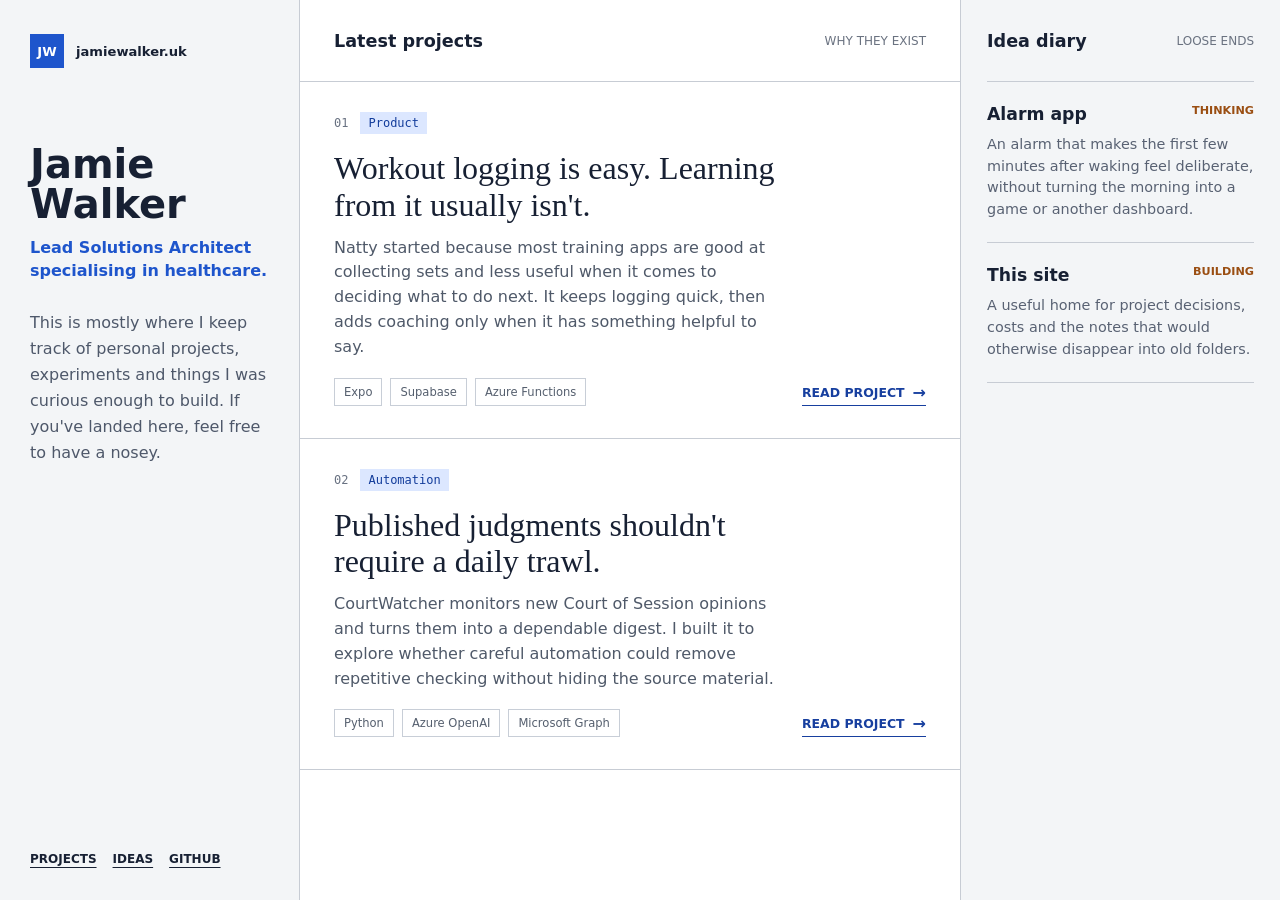
==== index.html @ 2925e0ae "Initial jamiewalker.uk site" ====
<!doctype html>
<html lang="en">
<head>
  <meta charset="utf-8">
  <meta name="viewport" content="width=device-width, initial-scale=1">
  <meta name="description" content="Jamie Walker, Lead Solutions Architect specialising in healthcare. Personal software projects, experiments and notes.">
  <meta property="og:title" content="Jamie Walker / Project log">
  <meta property="og:description" content="Personal software projects, experiments and the decisions behind them.">
  <meta property="og:type" content="website">
  <meta property="og:url" content="https://jamiewalker.uk">
  <title>Jamie Walker / Project log</title>
  <style>
    :root { color-scheme: light; font-family: Inter, ui-sans-serif, system-ui, -apple-system, BlinkMacSystemFont, "Segoe UI", sans-serif; color: #172033; background: #f3f5f7; }
    * { box-sizing: border-box; }
    html { scroll-behavior: smooth; }
    body { margin: 0; min-width: 320px; }
    a { color: inherit; }
    .logbook { min-height: 100svh; }
    .logbook__shell { min-height: 100svh; max-width: 1580px; margin: 0 auto; display: grid; grid-template-columns: 300px minmax(460px, 1fr) 320px; }
    .logbook__intro { padding: 34px 30px; border-right: 1px solid #c7ccd4; display: flex; flex-direction: column; }
    .logbook__brand { display: flex; align-items: center; gap: 12px; margin-bottom: 76px; font-size: .82rem; font-weight: 800; }
    .logbook__monogram { width: 34px; height: 34px; display: grid; place-items: center; color: #fff; background: #1e55cc; }
    .logbook__intro h1 { margin: 0 0 12px; font-size: 2.5rem; line-height: 1; }
    .logbook__role { margin: 0 0 28px; color: #1e55cc; font-size: 1rem; font-weight: 720; line-height: 1.45; }
    .logbook__hello { margin: 0; color: #4e586a; font-size: 1rem; line-height: 1.62; }
    .logbook__intro nav { display: flex; flex-wrap: wrap; gap: 16px; margin-top: auto; padding-top: 44px; }
    .logbook__intro nav a { color: inherit; font-size: .75rem; font-weight: 750; text-decoration-thickness: 1px; text-underline-offset: 4px; text-transform: uppercase; }
    .logbook__feed { min-width: 0; background: #fff; }
    .logbook__feedhead { height: 82px; padding: 0 34px; display: flex; align-items: center; justify-content: space-between; border-bottom: 1px solid #c7ccd4; }
    .logbook__feedhead h2, .logbook__sidehead h2 { margin: 0; font-size: 1.1rem; }
    .logbook__feedhead span, .logbook__sidehead span { color: #6a7280; font-size: .75rem; text-transform: uppercase; }
    .project-entry { padding: 30px 34px 32px; display: grid; grid-template-columns: minmax(0, 1fr) auto; gap: 26px; align-items: end; border-bottom: 1px solid #c7ccd4; }
    .project-entry__meta { display: flex; align-items: center; gap: 12px; margin-bottom: 16px; color: #697282; font-family: ui-monospace, SFMono-Regular, Menlo, monospace; font-size: .75rem; }
    .project-entry__kind { padding: 4px 8px; color: #123c9b; background: #dce7ff; }
    .project-entry:nth-of-type(3) .project-entry__kind { color: #8e2f22; background: #ffe0d9; }
    .project-entry h3 { max-width: 760px; margin: 0 0 12px; font-family: Georgia, "Times New Roman", serif; font-size: 2rem; line-height: 1.15; font-weight: 400; }
    .project-entry p { max-width: 760px; margin: 0 0 18px; color: #4f5969; font-size: 1rem; line-height: 1.55; }
    .project-entry__facts { display: flex; flex-wrap: wrap; gap: 8px; }
    .project-entry__facts span { padding: 6px 9px; border: 1px solid #c8ced7; color: #555f6e; font-size: .72rem; }
    .project-entry__link { display: inline-flex; align-items: center; gap: 8px; padding-bottom: 3px; color: #173f9f; border-bottom: 1px solid currentColor; font-size: .78rem; font-weight: 800; text-decoration: none; text-transform: uppercase; white-space: nowrap; }
    .project-entry__link::after { content: "\2192"; font-size: 1rem; }
    .logbook__sidebar { padding: 0 26px 30px; border-left: 1px solid #c7ccd4; }
    .logbook__sidehead { height: 82px; display: flex; align-items: center; justify-content: space-between; border-bottom: 1px solid #c7ccd4; }
    .idea-entry { padding: 22px 0; border-bottom: 1px solid #c7ccd4; }
    .idea-entry__top { display: flex; justify-content: space-between; gap: 16px; margin-bottom: 10px; }
    .idea-entry h3 { margin: 0; font-size: 1.08rem; }
    .idea-entry__status { color: #9a4e12; font-size: .7rem; font-weight: 800; text-transform: uppercase; }
    .idea-entry p { margin: 0; color: #596273; font-size: .9rem; line-height: 1.5; }
    @media (max-width: 900px) {
      .logbook__shell { grid-template-columns: 250px minmax(0, 1fr); }
      .logbook__sidebar { grid-column: 1 / -1; display: grid; grid-template-columns: repeat(2, 1fr); gap: 24px; border-left: 0; border-top: 1px solid #c7ccd4; }
      .logbook__sidehead { grid-column: 1 / -1; }
    }
    @media (max-width: 560px) {
      .logbook__shell { display: block; }
      .logbook__intro { min-height: 520px; padding: 28px 20px; border-right: 0; border-bottom: 1px solid #c7ccd4; }
      .logbook__brand { margin-bottom: 66px; }
      .logbook__intro h1 { font-size: 2.25rem; }
      .logbook__feedhead { padding: 0 20px; }
      .project-entry { display: block; padding: 26px 20px 28px; }
      .project-entry h3 { font-size: 1.75rem; }
      .project-entry__link { margin-top: 10px; }
      .logbook__sidebar { display: block; padding: 0 20px 30px; }
    }
    @media (prefers-reduced-motion: reduce) { html { scroll-behavior: auto; } }
  </style>
</head>
<body>
  <main class="logbook" id="logbook">
    <div class="logbook__shell">
      <aside class="logbook__intro">
        <div class="logbook__brand"><span class="logbook__monogram">JW</span><span>jamiewalker.uk</span></div>
        <h1>Jamie Walker</h1>
        <p class="logbook__role">Lead Solutions Architect specialising in healthcare.</p>
        <p class="logbook__hello">This is mostly where I keep track of personal projects, experiments and things I was curious enough to build. If you've landed here, feel free to have a nosey.</p>
        <nav aria-label="Project log navigation"><a href="#projects">Projects</a><a href="#ideas">Ideas</a><a href="https://github.com/jamiewalker95">GitHub</a></nav>
      </aside>
      <section class="logbook__feed" id="projects" aria-labelledby="projects-heading">
        <header class="logbook__feedhead"><h2 id="projects-heading">Latest projects</h2><span>Why they exist</span></header>
        <article class="project-entry">
          <div><div class="project-entry__meta"><span>01</span><span class="project-entry__kind">Product</span></div><h3>Workout logging is easy. Learning from it usually isn't.</h3><p>Natty started because most training apps are good at collecting sets and less useful when it comes to deciding what to do next. It keeps logging quick, then adds coaching only when it has something helpful to say.</p><div class="project-entry__facts"><span>Expo</span><span>Supabase</span><span>Azure Functions</span></div></div>
          <a class="project-entry__link" href="projects/natty/">Read project</a>
        </article>
        <article class="project-entry">
          <div><div class="project-entry__meta"><span>02</span><span class="project-entry__kind">Automation</span></div><h3>Published judgments shouldn't require a daily trawl.</h3><p>CourtWatcher monitors new Court of Session opinions and turns them into a dependable digest. I built it to explore whether careful automation could remove repetitive checking without hiding the source material.</p><div class="project-entry__facts"><span>Python</span><span>Azure OpenAI</span><span>Microsoft Graph</span></div></div>
          <a class="project-entry__link" href="projects/courtwatcher/">Read project</a>
        </article>
      </section>
      <aside class="logbook__sidebar" id="ideas">
        <header class="logbook__sidehead"><h2>Idea diary</h2><span>Loose ends</span></header>
        <article class="idea-entry"><div class="idea-entry__top"><h3>Alarm app</h3><span class="idea-entry__status">Thinking</span></div><p>An alarm that makes the first few minutes after waking feel deliberate, without turning the morning into a game or another dashboard.</p></article>
        <article class="idea-entry"><div class="idea-entry__top"><h3>This site</h3><span class="idea-entry__status">Building</span></div><p>A useful home for project decisions, costs and the notes that would otherwise disappear into old folders.</p></article>
      </aside>
    </div>
  </main>
</body>
</html>
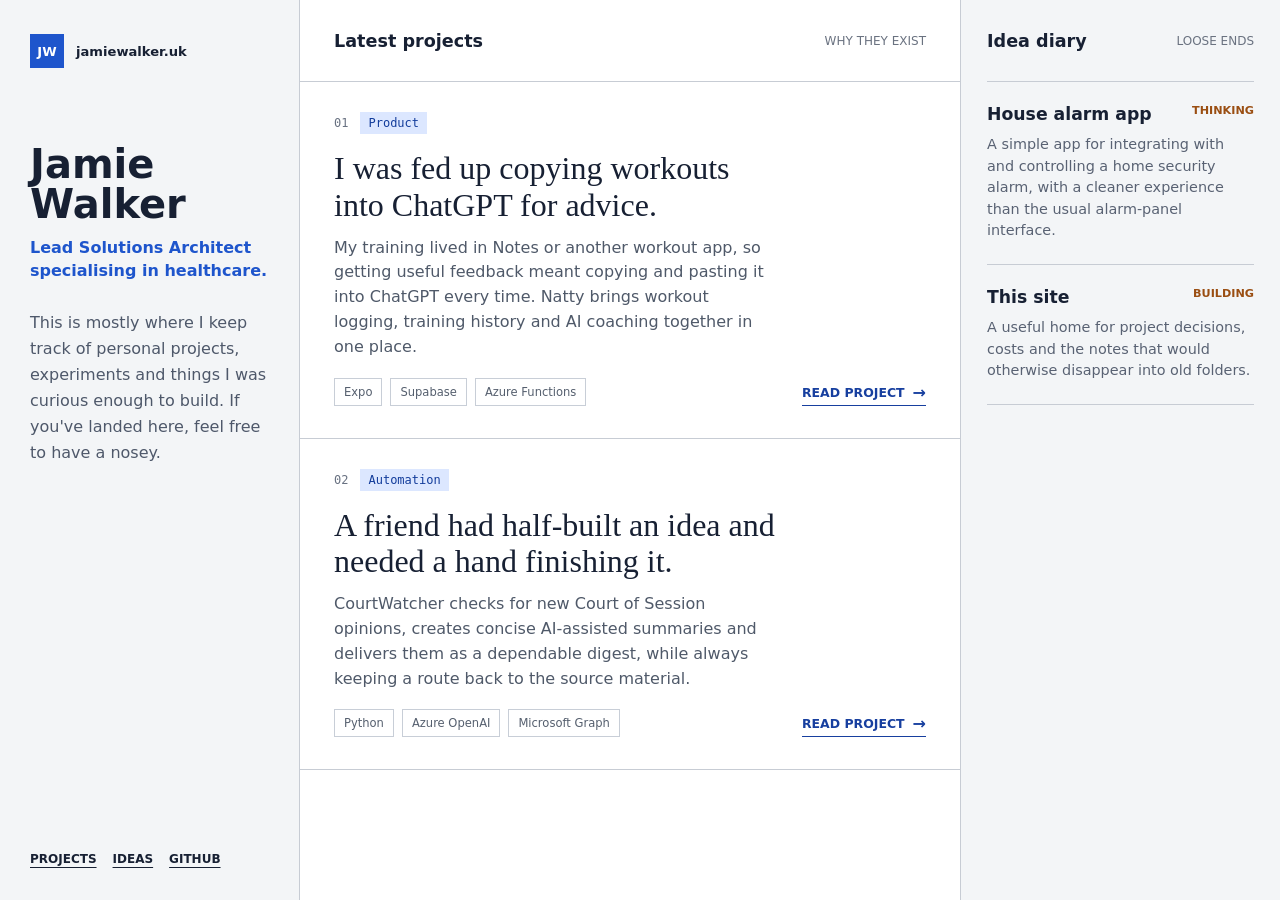
==== commit 734884cc: "Refine project origin stories" ====
--- a/index.html
+++ b/index.html
@@ -78,21 +78,20 @@
       <section class="logbook__feed" id="projects" aria-labelledby="projects-heading">
         <header class="logbook__feedhead"><h2 id="projects-heading">Latest projects</h2><span>Why they exist</span></header>
         <article class="project-entry">
-          <div><div class="project-entry__meta"><span>01</span><span class="project-entry__kind">Product</span></div><h3>Workout logging is easy. Learning from it usually isn't.</h3><p>Natty started because most training apps are good at collecting sets and less useful when it comes to deciding what to do next. It keeps logging quick, then adds coaching only when it has something helpful to say.</p><div class="project-entry__facts"><span>Expo</span><span>Supabase</span><span>Azure Functions</span></div></div>
+          <div><div class="project-entry__meta"><span>01</span><span class="project-entry__kind">Product</span></div><h3>I was fed up copying workouts into ChatGPT for advice.</h3><p>My training lived in Notes or another workout app, so getting useful feedback meant copying and pasting it into ChatGPT every time. Natty brings workout logging, training history and AI coaching together in one place.</p><div class="project-entry__facts"><span>Expo</span><span>Supabase</span><span>Azure Functions</span></div></div>
           <a class="project-entry__link" href="projects/natty/">Read project</a>
         </article>
         <article class="project-entry">
-          <div><div class="project-entry__meta"><span>02</span><span class="project-entry__kind">Automation</span></div><h3>Published judgments shouldn't require a daily trawl.</h3><p>CourtWatcher monitors new Court of Session opinions and turns them into a dependable digest. I built it to explore whether careful automation could remove repetitive checking without hiding the source material.</p><div class="project-entry__facts"><span>Python</span><span>Azure OpenAI</span><span>Microsoft Graph</span></div></div>
+          <div><div class="project-entry__meta"><span>02</span><span class="project-entry__kind">Automation</span></div><h3>A friend had half-built an idea and needed a hand finishing it.</h3><p>CourtWatcher checks for new Court of Session opinions, creates concise AI-assisted summaries and delivers them as a dependable digest, while always keeping a route back to the source material.</p><div class="project-entry__facts"><span>Python</span><span>Azure OpenAI</span><span>Microsoft Graph</span></div></div>
           <a class="project-entry__link" href="projects/courtwatcher/">Read project</a>
         </article>
       </section>
       <aside class="logbook__sidebar" id="ideas">
         <header class="logbook__sidehead"><h2>Idea diary</h2><span>Loose ends</span></header>
-        <article class="idea-entry"><div class="idea-entry__top"><h3>Alarm app</h3><span class="idea-entry__status">Thinking</span></div><p>An alarm that makes the first few minutes after waking feel deliberate, without turning the morning into a game or another dashboard.</p></article>
+        <article class="idea-entry"><div class="idea-entry__top"><h3>House alarm app</h3><span class="idea-entry__status">Thinking</span></div><p>A simple app for integrating with and controlling a home security alarm, with a cleaner experience than the usual alarm-panel interface.</p></article>
         <article class="idea-entry"><div class="idea-entry__top"><h3>This site</h3><span class="idea-entry__status">Building</span></div><p>A useful home for project decisions, costs and the notes that would otherwise disappear into old folders.</p></article>
       </aside>
     </div>
   </main>
 </body>
 </html>
-
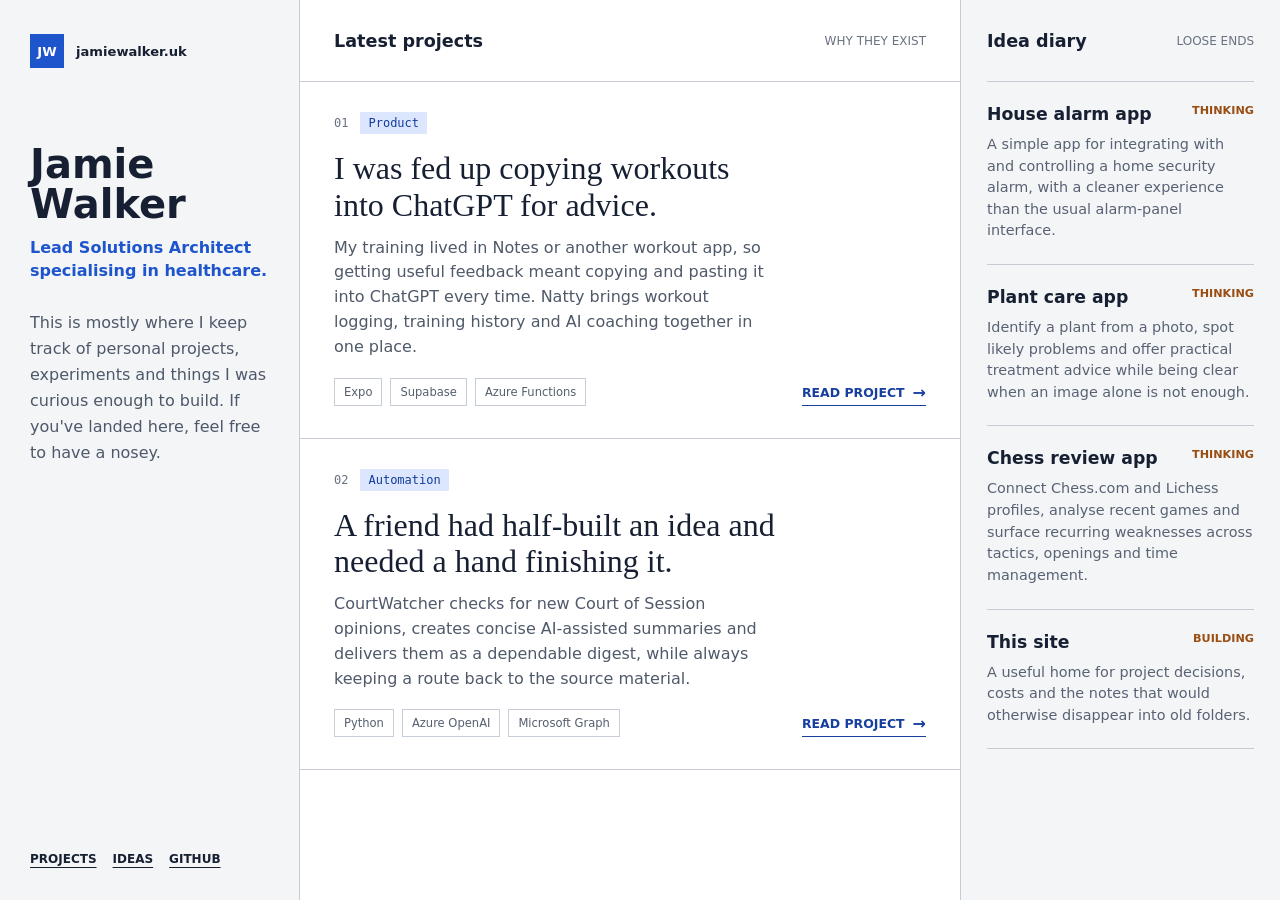
==== commit f3f84de1: "Add plant and chess project ideas" ====
--- a/index.html
+++ b/index.html
@@ -89,6 +89,8 @@
       <aside class="logbook__sidebar" id="ideas">
         <header class="logbook__sidehead"><h2>Idea diary</h2><span>Loose ends</span></header>
         <article class="idea-entry"><div class="idea-entry__top"><h3>House alarm app</h3><span class="idea-entry__status">Thinking</span></div><p>A simple app for integrating with and controlling a home security alarm, with a cleaner experience than the usual alarm-panel interface.</p></article>
+        <article class="idea-entry"><div class="idea-entry__top"><h3>Plant care app</h3><span class="idea-entry__status">Thinking</span></div><p>Identify a plant from a photo, spot likely problems and offer practical treatment advice while being clear when an image alone is not enough.</p></article>
+        <article class="idea-entry"><div class="idea-entry__top"><h3>Chess review app</h3><span class="idea-entry__status">Thinking</span></div><p>Connect Chess.com and Lichess profiles, analyse recent games and surface recurring weaknesses across tactics, openings and time management.</p></article>
         <article class="idea-entry"><div class="idea-entry__top"><h3>This site</h3><span class="idea-entry__status">Building</span></div><p>A useful home for project decisions, costs and the notes that would otherwise disappear into old folders.</p></article>
       </aside>
     </div>
